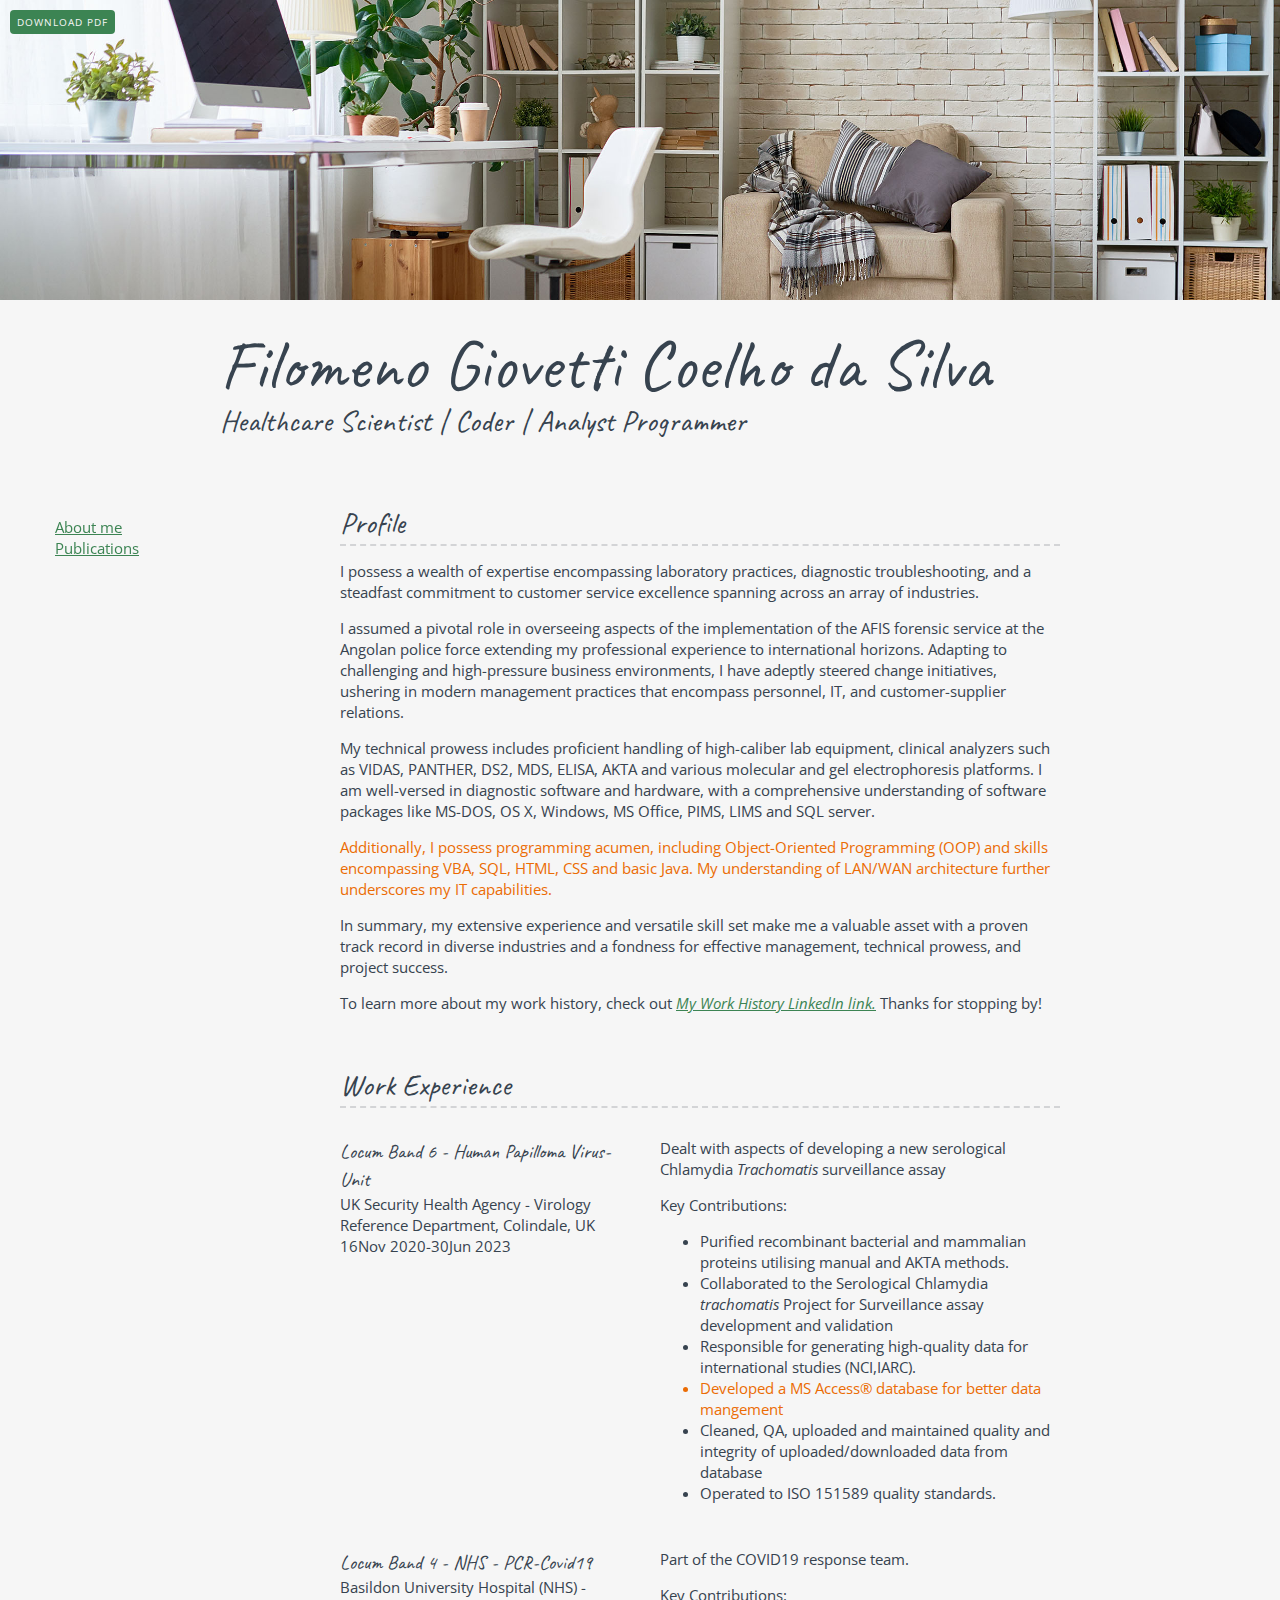
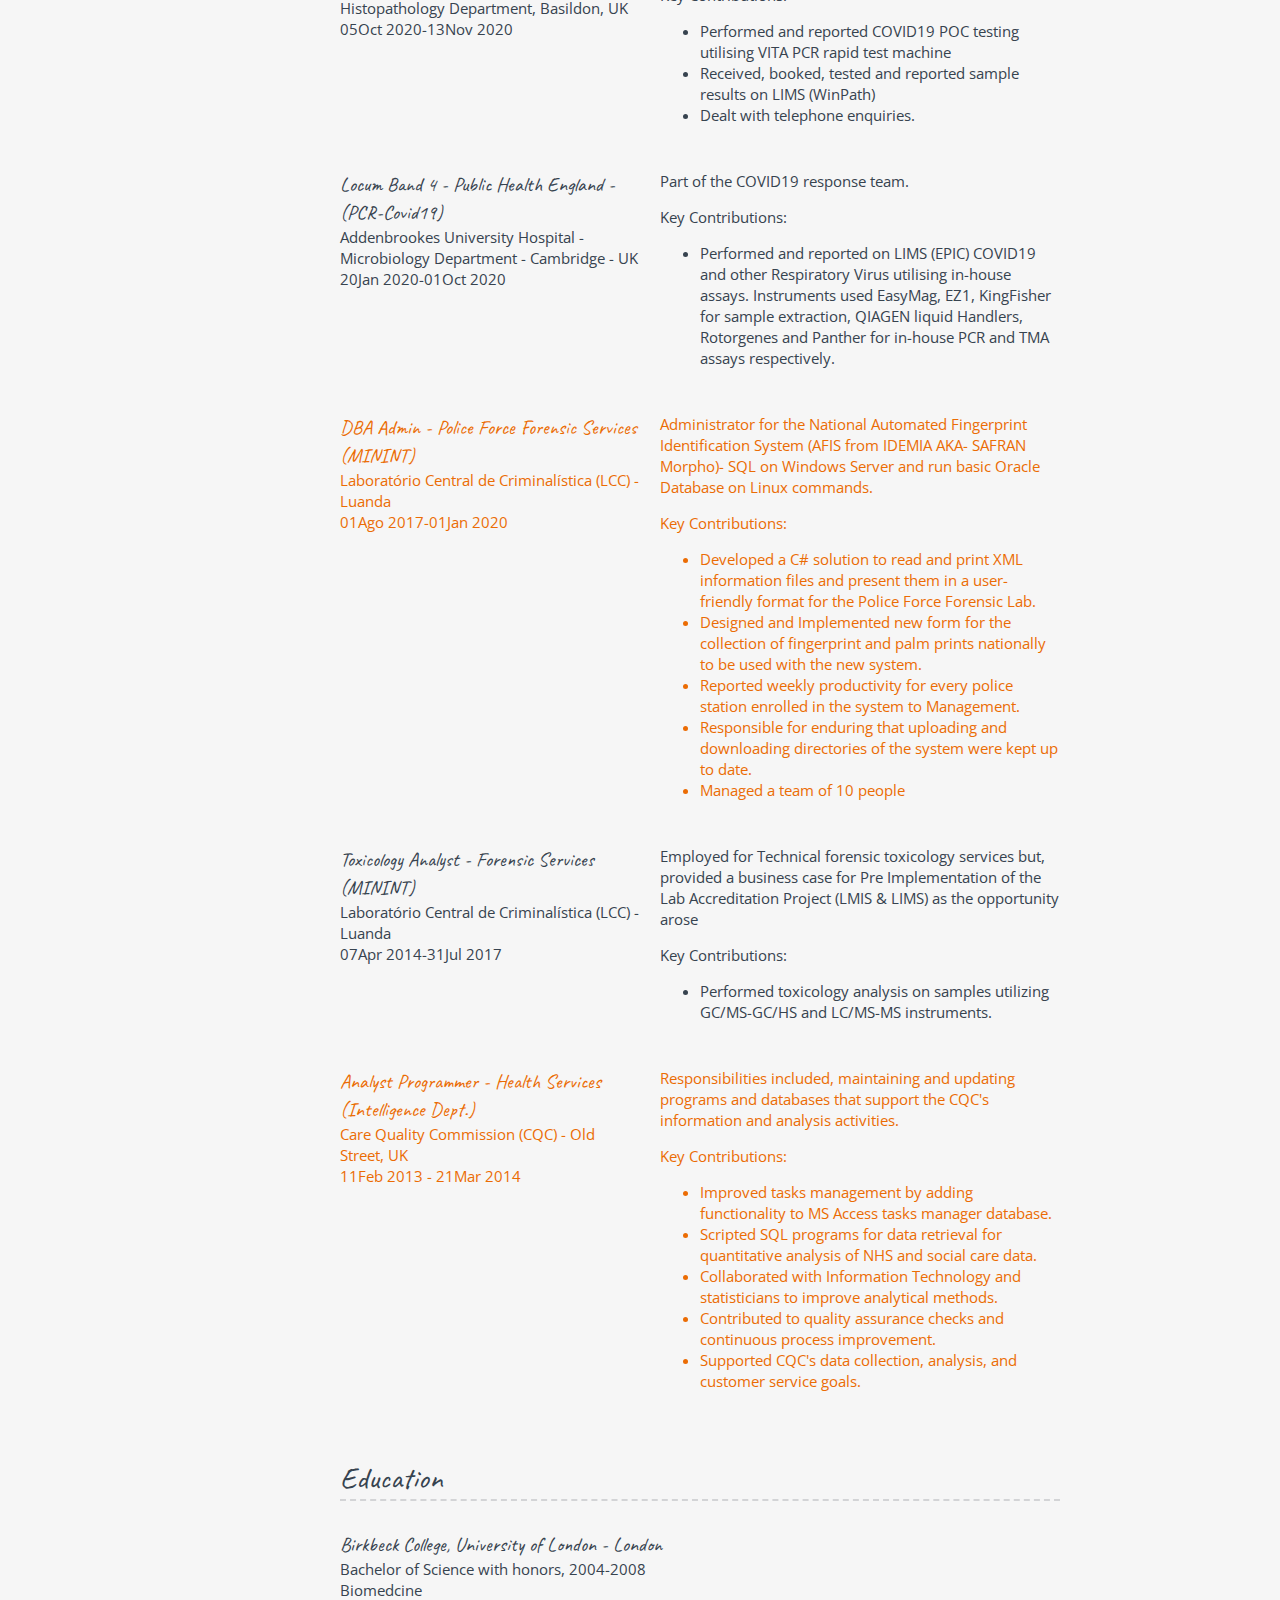
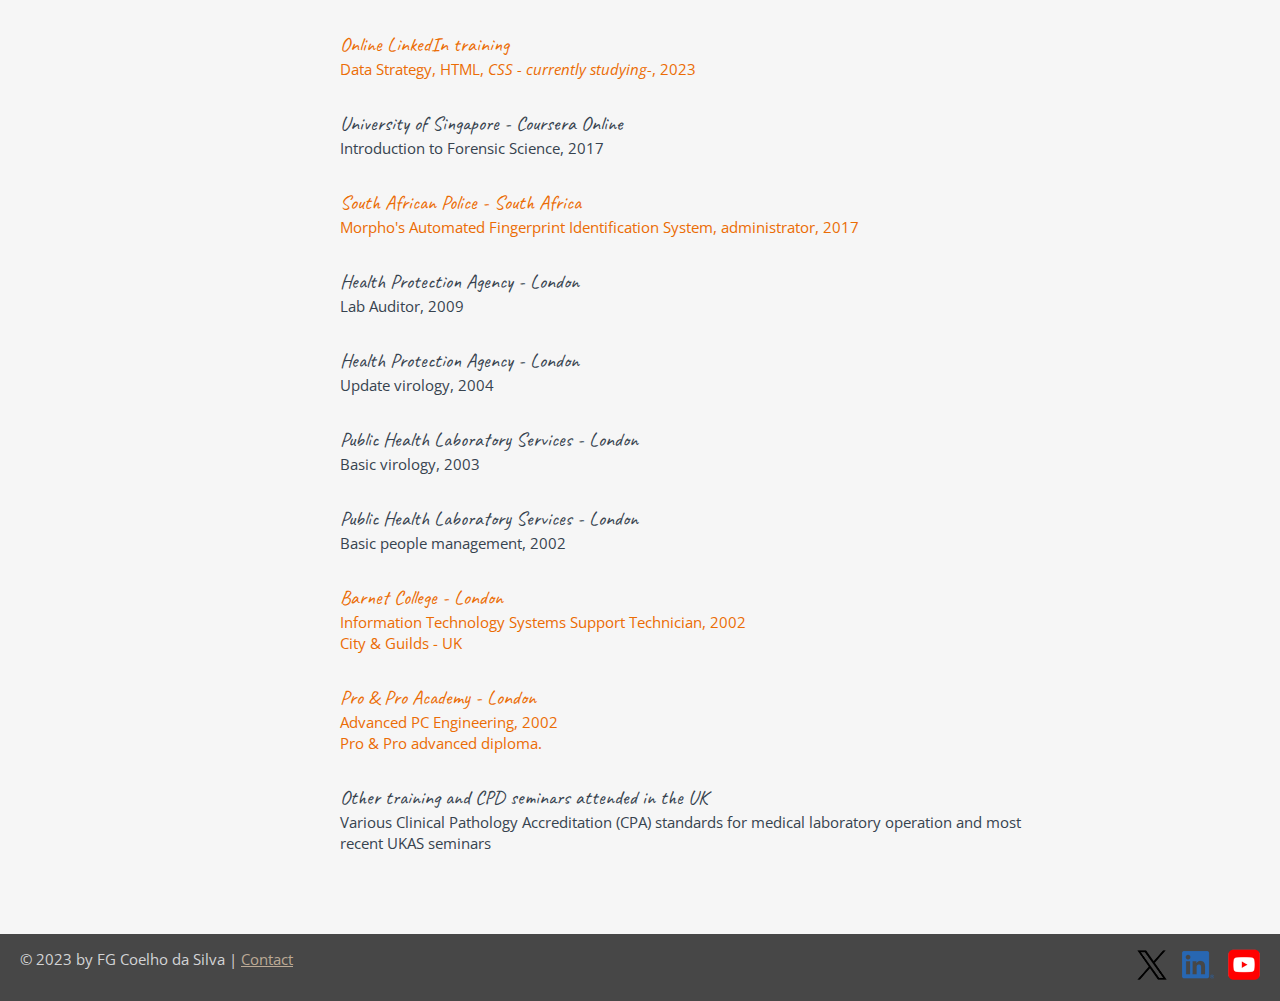
==== resume.html @ 377b6c62 "added my cv website folders and files" ====
<!DOCTYPE html>
<html lang="en">
  <head>
    <meta charset="UTF-8">
    <meta name="viewport" content="width=device-width, initial-scale=1">
    <title>FGCS CV</title>
    <link rel="preconnect" href="https://fonts.googleapis.com">
    <link rel="preconnect" href="https://fonts.gstatic.com" crossorigin>
    <link href="https://fonts.googleapis.com/css2?family=Caveat&family=Open+Sans&display=swap" rel="stylesheet">
    <link rel="stylesheet" href="css/styles.css">
  </head>
  <body class="resume">

    <a class="btn download-link" href="FGCSresume.pdf">Download PDF</a>
      <!-- // HEADER - INTRO  // -->
     
    <header>
      <!-- Start HEADER content edits below this line. -->
      <div class="content-wrapper">
        
        <h1>Filomeno Giovetti Coelho da Silva</h1>
        <h2>Healthcare Scientist |  Coder | Analyst Programmer</h2>  
      </div>
      <!-- End HEADER content edits here. -->
    </header>
    
    <main class="content-wrapper nav-fixer">
      <!-- Start MAIN content edits below this line. -->
      <div class="nav-wrapper">
        <nav class="navigation" aria-label="main menu">
          <ul class="navbar">
            <li><a href="index.html"> About me</a></li>
            <li><a href="publications.html">Publications</a></li>
          </ul> 
        </nav>
      </div>
      <div class="resume-wrapper">
        <!-- // MAIN - PROFILE  // -->
        <section class="resume-section">
          
          <h2>Profile</h2>
            <p>I possess a wealth of expertise encompassing laboratory practices, diagnostic troubleshooting, and a steadfast commitment to customer service excellence spanning across an array of industries.</p>
            
            <p>I assumed a pivotal role in overseeing aspects of the implementation of the AFIS forensic service at the Angolan police force extending my professional experience to international horizons. Adapting to challenging and high-pressure business environments, I have adeptly steered change initiatives, ushering in modern management practices that encompass personnel, IT, and customer-supplier relations.</p>
            
            <p>My technical prowess includes proficient handling of high-caliber lab equipment, clinical analyzers such as VIDAS, PANTHER, DS2, MDS, ELISA, AKTA and various molecular and gel electrophoresis platforms. I am well-versed in diagnostic software and hardware, with a comprehensive understanding of software packages like MS-DOS, OS X, Windows, MS Office, PIMS, LIMS and SQL server.</p>
            
            <p class="it-jobs">Additionally, I possess programming acumen, including Object-Oriented Programming (OOP) and skills encompassing VBA, SQL, HTML, CSS and basic Java. My understanding of LAN/WAN architecture further underscores my IT capabilities.</p>
            
            <p>In summary, my extensive experience and versatile skill set make me a valuable asset with a proven track record in diverse industries and a fondness for effective management, technical prowess, and project success.</p>

            <p>To learn more about my work history, check out <em><a href="https://www.linkedin.com/in/filomeno-giovetti-coelho-da-silva-0b784b6a/details/experience/">My Work History LinkedIn link.</a></em> Thanks for stopping by!</p> 
            
          <!--<a href="publications.html">Publications</a>
          <a href="index.html">Back to homepage</a> -->

        </section>
        
        <!-- //  MAIN - WORK EXPERIENCE  // -->
        <section class="resume-section">
          <h2>Work Experience</h2>
          <!-- <p>Optional paragraph for work experience summary. Not a part of the job details. Delete if not being used.</p> -->
          <section class="healthcare-jobs work-item">    
            <div class="work-details">
                <h3>Locum Band 6 - Human Papilloma Virus-Unit</h3>
                <p>UK Security Health Agency - Virology Reference Department, Colindale, UK  </p>
                <p>16Nov 2020-30Jun 2023</p>
            </div>
            <div class="work-summary">
                <p>Dealt with aspects of developing a new serological Chlamydia <em>Trachomatis</em> surveillance assay</p>
                <p>Key Contributions:</p>
                <ul>
                  <li>Purified recombinant bacterial and mammalian proteins utilising manual and AKTA methods.</li>
                <li>Collaborated to the Serological Chlamydia <i>trachomatis</i> Project for Surveillance assay development and validation</li>
                <li>Responsible for generating high-quality data for international studies (NCI,IARC).</li>
                <li class="it-jobs">Developed a MS Access® database for better data mangement</li>
                  <li>Cleaned, QA, uploaded and maintained quality and integrity of uploaded/downloaded data from database</li>
                  <li>Operated to ISO 151589 quality standards.</li>
              </ul>
            </div>
          </section>

          <section class="healthcare-jobs work-item">
            <div class="work-details">
              <h3>Locum Band 4 - NHS - PCR-Covid19</h3>
                <p>Basildon University Hospital (NHS) -  Histopathology Department, Basildon, UK</p>
                <p>05Oct 2020-13Nov 2020</p>
            </div>
            <div class="work-summary">
                <p>Part of the COVID19 response team.</p>
                <p>Key Contributions:</p>
                <ul>
                  <li>Performed and reported COVID19 POC testing utilising VITA PCR rapid test machine</li>
                  <li>Received, booked, tested and reported sample results on LIMS (WinPath)</li>
                  <li>Dealt with telephone enquiries.</li>
                </ul>
            </div>
          </section>
        
          <section class="healthcare-jobs work-item">
            <div class="work-details">
              <h3>Locum Band 4 - Public Health England - (PCR-Covid19)</h3>
                <p>Addenbrookes University Hospital -  Microbiology Department - Cambridge - UK</p>
                <p>20Jan 2020-01Oct 2020</p>
            </div>
            <div class="work-summary">
                <p>Part of the COVID19 response team.</p>
                <p>Key Contributions:</p>
                <ul>
                  <li>Performed and reported on LIMS (EPIC) COVID19 and other Respiratory Virus utilising in-house assays. Instruments used EasyMag, EZ1, KingFisher for sample extraction, QIAGEN liquid Handlers, Rotorgenes and Panther for in-house PCR and TMA assays respectively.</li>
                </ul>
            </div>
          </section>
          
          <section class="it-jobs forensic-jobs work-item">
            <div class="work-details">
              <h3>DBA Admin - Police Force Forensic Services (MININT)</h3>
                <p>Laboratório Central de Criminalística (LCC) - Luanda</p>
                <p>01Ago 2017-01Jan 2020</p>
            </div>
            <div class="work-summary">
                <p>Administrator for the National Automated Fingerprint Identification System (AFIS from IDEMIA AKA- SAFRAN Morpho)- SQL on Windows Server and run basic Oracle Database on Linux commands.</p>
                <p>Key Contributions:</p>
                <ul>
                  <li>Developed a C# solution to read and print XML information files and present them in a user-friendly format for the Police Force Forensic Lab.</li>
                  <li>Designed and Implemented new form for the collection of fingerprint and palm prints nationally to be used with the new system.</li>
                  <li>Reported weekly productivity for every police station enrolled in the system to Management.</li>
                  <li>Responsible for enduring that uploading and downloading directories of the system were kept up to date.</li>
                  <li>Managed a team of 10 people</li>
                </ul>
            </div>
          </section>
        
          <section class="forensic-jobs work-item">
            <div class="work-details">
              <h3>Toxicology Analyst - Forensic Services (MININT)</h3>
                <p>Laboratório Central de Criminalística (LCC) - Luanda</p>
                <p>07Apr 2014-31Jul 2017</p>
            </div>
            <div class="work-summary">
                <p>Employed for Technical forensic toxicology services but, provided a business case for Pre Implementation of the Lab Accreditation Project (LMIS & LIMS) as the opportunity arose</p>
                <p>Key Contributions:</p>
                <ul>
                  <li>Performed toxicology analysis on samples utilizing GC/MS-GC/HS and LC/MS-MS instruments.</li>  
                </ul>
            </div>
          </section>
        
          <section class="it-jobs work-item">
            <div class="work-details">
              <h3>Analyst Programmer - Health Services (Intelligence Dept.)</h3>
                <p>Care Quality Commission (CQC) - Old Street, UK</p>
                <p>11Feb 2013 - 21Mar 2014</p>
            </div>
            <div class="work-summary">
                <p>Responsibilities included, maintaining and updating programs and databases that support the CQC's information and analysis activities.</p>
                <p>Key Contributions:</p>
                <ul>
                  <li>Improved tasks management by adding functionality to MS Access tasks manager database.</li> 
                  <li>Scripted SQL programs for data retrieval for quantitative analysis of NHS and social care data.</li>
                  <li>Collaborated with Information Technology and statisticians to improve analytical methods.</li>
                  <li>Contributed to quality assurance checks and continuous process improvement.</li>
                  <li>Supported CQC's data collection, analysis, and customer service goals.</li>
                </ul> 
            </div>        
          </section>
        
        </section>
                
        <!-- //  MAIN - EDUCATION & CERTIFICATIONS  // -->
        <section class="resume-section">
          <h2>Education</h2>
          <!--  <p>Summary or accomplishments.</p>-->
          <section class="education-item">
            <h3> Birkbeck College, University of London  - London</h3>
            <p>Bachelor of Science with honors, 2004-2008</p>
            <p>Biomedcine</p>
          </section>
            
          <section class="it-jobs-relevant-course education-item">
            <h3>Online LinkedIn training</h3>
            <p>Data Strategy, HTML, <i>CSS - currently studying-</i>, 2023</p>
          </section>

          <section class="forensic-jobs-relevant-course education-item">
            <h3>University of Singapore - Coursera Online</h3>
            <p>Introduction to Forensic Science, 2017</p>
          </section>

          <section class="it-jobs forensic-jobs-relevant-course education-item">
            <h3>South African Police - South Africa</h3>
            <p>Morpho's Automated Fingerprint Identification System, administrator, 2017</p>
          </section>

          <section class="general-jobs-relevant-course education-item">
            <h3>Health Protection Agency - London</h3>
            <p> Lab Auditor, 2009</p>
          </section>

          <section class="general-jobs-relevant-course education-item">
            <h3>Health Protection Agency - London</h3>
            <p> Update virology, 2004</p>
          </section>

          <section class="general-jobs-relevant-course education-item">
            <h3>Public Health Laboratory Services - London</h3>
            <p> Basic virology, 2003</p>
          </section>

          <section class="general-jobs-relevant-course education-item">
            <h3>Public Health Laboratory Services - London</h3>
            <p> Basic people management, 2002</p>
          </section>

          <section class="it-jobs-relevant-course education-item">
            <h3> Barnet College  - London</h3>
            <p> Information Technology Systems Support Technician, 2002</p>
            <p> City & Guilds - UK </p>
          </section>

          <section class="it-jobs-relevant-course education-item">
            <h3>Pro & Pro Academy - London</h3>
            <p>Advanced PC Engineering, 2002</p>
            <p>Pro & Pro advanced diploma.</p>
          </section>  

          <section class="education-item">
            <h3>Other training and CPD seminars attended in the UK</h3>
            <p>Various Clinical Pathology Accreditation (CPA) standards for medical laboratory operation and most recent UKAS seminars</p>
          </section>
            
            
          
        </section>
        <!-- End MAIN content edits here. -->
      </div>

    </main>
      
   
    <!-- //  FOOTER INFO, SOCIAL MEDIA  // -->
    <footer>
      <!-- Start FOOTER content edits below this line. -->
      <p>© 2023 by FG Coelho da Silva | <a href="mailto:giovetti@me.com">Contact</a></p>

      <ul class="socials">
       
        <li><a href="https://www.Twitter.com/@menogiovetti" target="_blank"><img src="images/icon_x_logo_twitter_new_brand_icon.png" alt="my twitter profile"></a></li>

        <li><a href="https://www.linkedin.com/in/filomeno-giovetti-coelho-da-silva-0b784b6a/" target="_blank"><img src="images/icon-logo-linkedin.png" alt="My LinkedIn profile"></a></li>

        <!--<li><a href="#" target="_blank">Facebook</a></li> --> 

        <li><a href="https://www.youtube.com/@menogiovetti" target="_blank"><img src="images/icon-logo-youtube.png" alt="My youtube channel"></a></li>

         <!-- <li><a href="#" target="_blank">Instagram</a></li> -->

      </ul>
      <!-- End FOOTER content edits here. -->

    </footer>
  </body>
</html>
---- css/styles.css ----
/*
COLOR PALETTE

Dark green    #3c8453
Sandy beige   #bcaa96
Dark gray     #222222
Light gray    #d3d4d6
Off-white     #f6f6f6
*/

/* GLOBAL STYLES 
------------------------------------*/
/*
https://www.paulirish.com/2012/box-sizing-border-box-ftw 
*/

html{
    box-sizing: border-box;
    font-size: 62.5%; /* setting the default font size to 10 pixels */
}
*, *:before, *:after{
    box-sizing: inherit;
}
/* 
#container {
	width: 60%;
	margin: auto;
} */

html, body{
    height: 100%;
}

body{
    background: #f6f6f6;
    margin: 0; 
    color:rgb(55, 67, 79);
    font-family: 'Open Sans', sans-serif;
    font-size: 1.5rem; /* setting the font size back to 16px (see 62.5% paper- check link file)*/
    line-height: 1.4;
}
h1, h2, h3{
    font-family: 'Caveat', cursive;
    font-weight: 400;
    margin: 0;
}
h1{
    font-size: 7rem;
    line-height: 1;
}
h2{
    font-size: 3rem;
}
h3{
    font-size: 2rem;
}
/* navigation */
nav{
    position:fixed;
    /* top: 500px; */
    left: 15px;
}
.navbar{
    list-style-type: none;
}
/* links */
a {
    color:#3c8453 ;
}

a:hover{
    color:#bcaa96 ;
    text-decoration: none;
}

footer a{
    color: #bcaa96;
}

footer a:hover{
    color: #3c8453;
}
/* download pdf link "button" */
.btn{
    background: #3c8453;
    color: #f6f6f6;
    text-decoration: none;
    text-transform:uppercase;
    font-size: 1rem;
    display:inline-block;
    padding: 7px;
    letter-spacing: 0.1em;
    line-height: 1;
    border-radius: 4px;
}

.nav-fixer{
    display: grid;
    grid-template-columns:100px  1fr;
    column-gap: 20px;
}
.content-wrapper{
    margin: 0 auto;
    padding: 30px;
    max-width: 900px;
}

.it-jobs, .it-jobs-relevant-course{
    color:rgb(235, 108, 4);
}
/* HOME PAGE
------------------------------------*/
.home{
    background:url(../images/bg-home-office-studio.jpg) no-repeat;
    background-size: cover;
    display: flex;   
    flex-direction: column;
}

.home .content-wrapper{
   flex: 1 0 auto;
}
.content-background{
    background: rgb(255 255 255 / 0.9 );
    padding: 30px;
}

@media  screen and (max-width:650px) {
    .home .content-wrapper{
        padding:10px;
    }
    .content-background{
        padding: 20px;
    }
}
/* RESUME PAGE - 
------------------------------------*/
.resume header::before{
    background: url(../images/bg-home-office-studio.jpg) center;
    background-size: cover;
    content: "";
    display: block;
    height: 300px;
}
.resume-section{
    margin-bottom:50px ;
}

.resume-section h2{
    border-bottom: 2px dashed #d3d4d6;
}

.download-link{
    position: fixed;
    top: 10px;
    left: 10px;
    font-size: 1rem;
}
/* fixing the download button to the top left corner on screens smaller than 1200px, will not float with the screen scrolling */
@media screen and (max-width: 1200px ) {
    .download-link{
        position:absolute;
    }
}

@media screen and (max-width: 500px) {
    .resume header::before{
        height:200px;
    }
   h1{
        font-size: 2.3rem;
    }
    h2{
        font-size:1.2rem;
    }
    /* h1, h2 {
            font-size: 200%;	
        } */
}


/* PUBLICATIONS PAGE - Projects
------------------------------------*/

.publication-item{
    margin: 30px 0;
}

.publication-item img {
    width: 400px;
}
/* screens 860 or larger */
@media screen and (min-width: 860px) {
    .publication-item{
        display: flow-root;
    }
    .publication-item img {
        float: left;
        margin-right: 20px;
    }
}

/* screens between 501 and 860 */
@media screen and (min-width:501px) and (max-width: 859px) {
    /* Do not need to use grid on this wrapper as the publications fit well on the lower screens */
    /* .publication-wrapper{
        display:grid;
        grid-template-columns: repeat(2,1fr);
        column-gap:20px;
    } */
    .publication-item img{
       width:100% ;
    } 
    h1{
        font-size: 4rem;
    }
    h2{
        font-size:2.2rem;
    }  
}
/* screens smaller than 501 pixels */
@media screen and (max-width: 500px) {
    .publication-item img{
        width: 100%;
        margin-bottom: 10px;
    }
}

.stbrl{
    background:rgb(233, 236, 238);
} 

.hpv-natsal3{
    background:rgb(238, 241, 243);
}

.hpv-chlamydia{
    background:rgb(191, 206, 214);
}



/* Profile
------------------------------------*/

/* Projects - IT
------------------------------------*/

/* RESUME PAGE - Work Experience section
------------------------------------*/

.work-item{
    margin: 30px 0;
}
.work-details p{
    margin: 0;
}

/* style to be applyed to screens higher than 859 pixels*/
@media screen and (min-width: 860px) {
    .work-item{
        display: grid;
        grid-template-columns: 300px 1fr;
        column-gap: 20px;
    }
    
    .work-summary p:first-child{
        margin-top: 0;
    }

}


/* RESUME PAGE - Education section 
------------------------------------*/

.education-item{
    margin: 30px 0;/*30 pixels top and bottom and 0 left and right*/
}

.education-item p{
    margin: 0;    
}

/* FOOTER
------------------------------------*/

footer{
    background: #474747;
    color: #d3d4d6 ;
    
}

.socials{
    list-style-type: none;
    padding: 0;
}

.socials li{
    display:inline-block ;
    margin-left: 10px;
}

.socials img{
    width: 32px;  
}

.socials img:hover{
    opacity: 0.5;
}
@media screen and (min-width: 860px) {
    footer{
    display: flex;
    justify-content: space-between;
    padding: 0 20px;
    }
} 
@media screen and (max-width: 859px) {
    footer{
    text-align: center;
    padding: 10px;
    }
}   

/* 
@media screen and (max-width: 768px) {
	#container {
		width: 90%;	
	}

    .content-wrapper{
        width: 80%;
    }
	
	h1, h2 {
		font-size: 100%;	
	}
} */

/*






*/
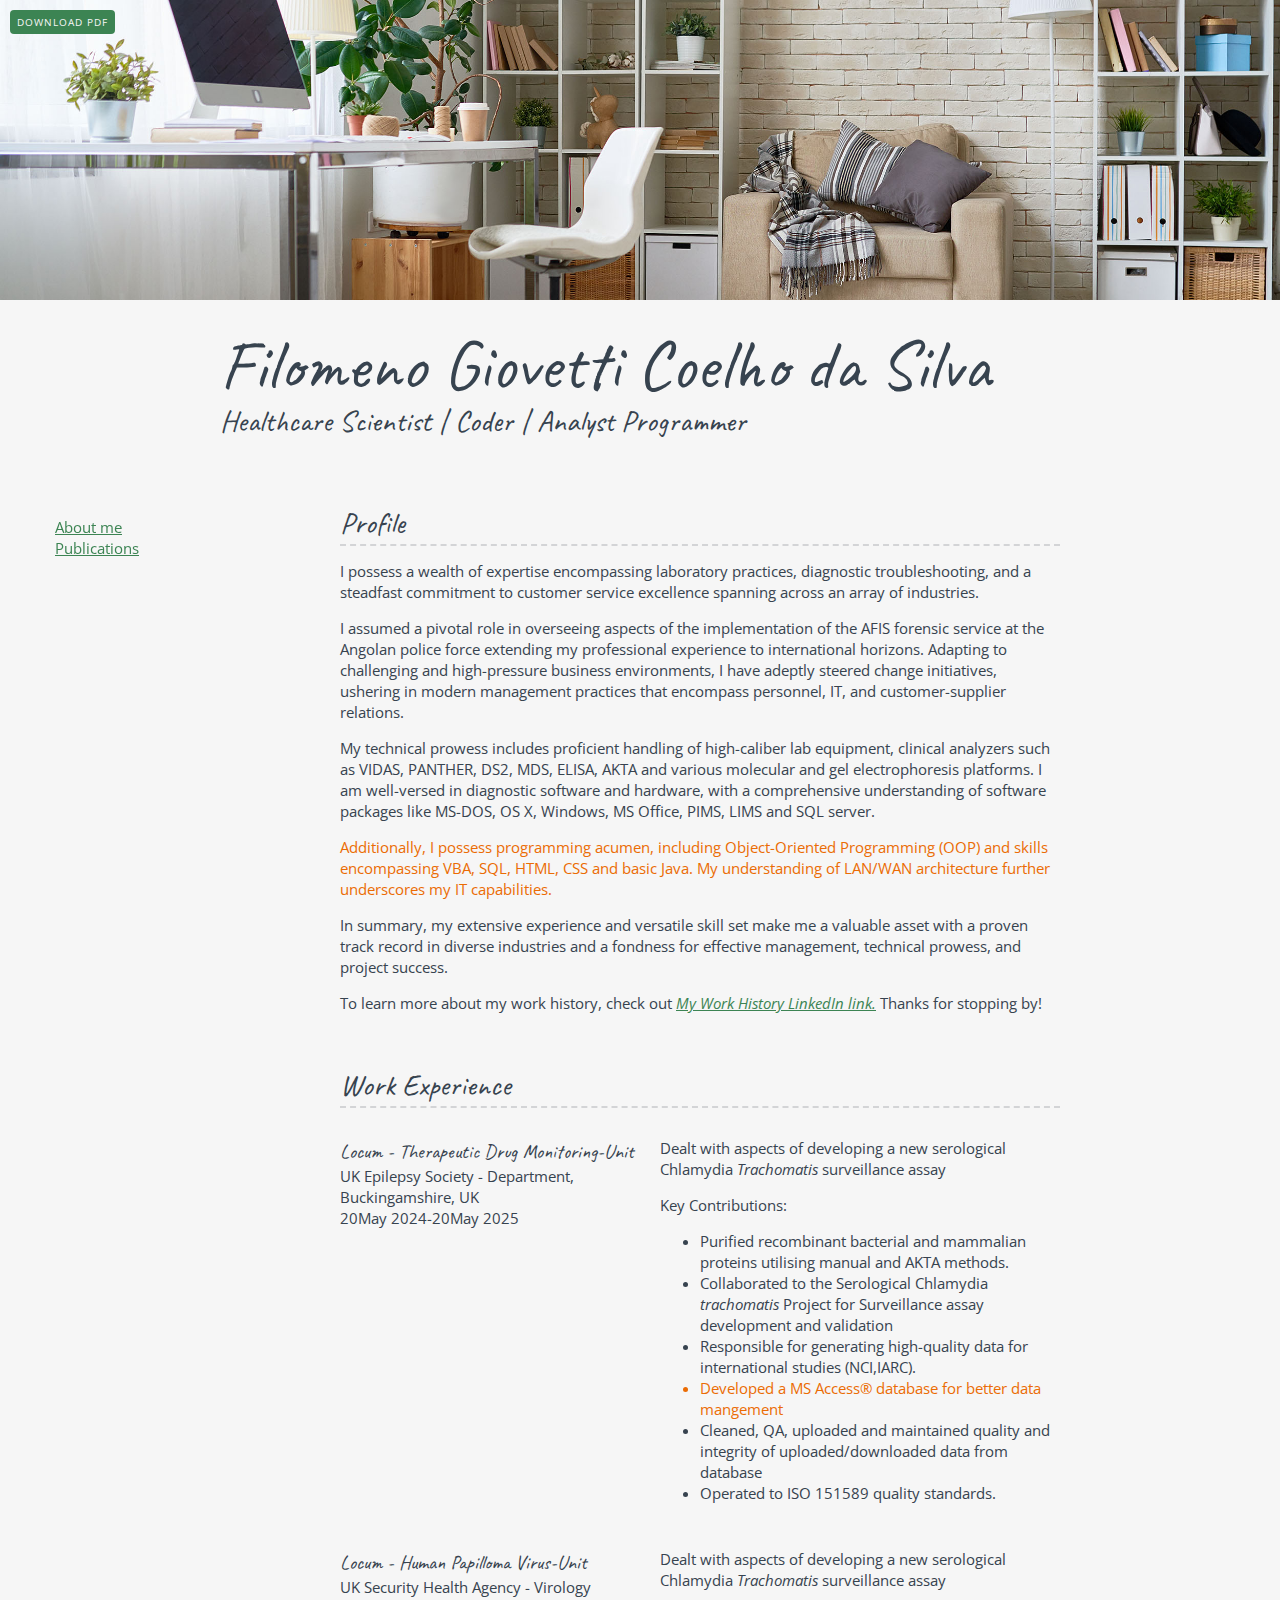
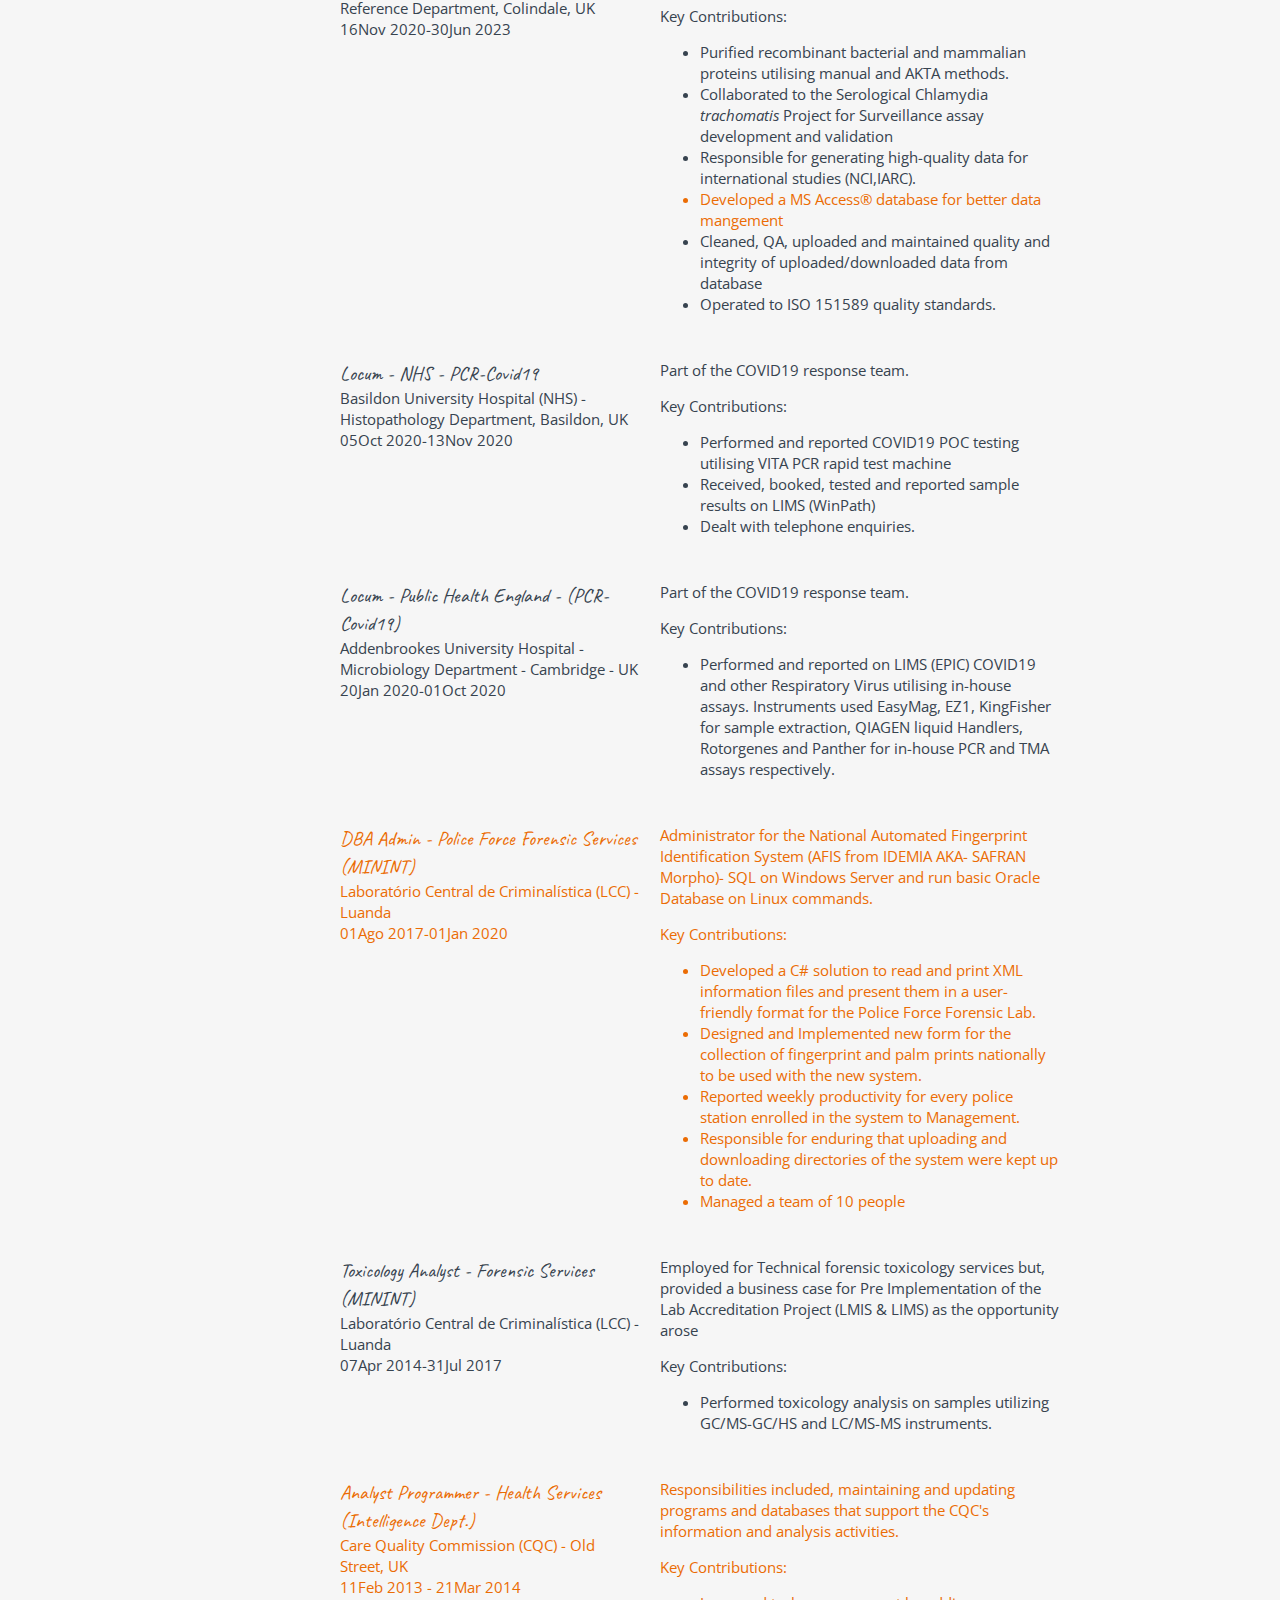
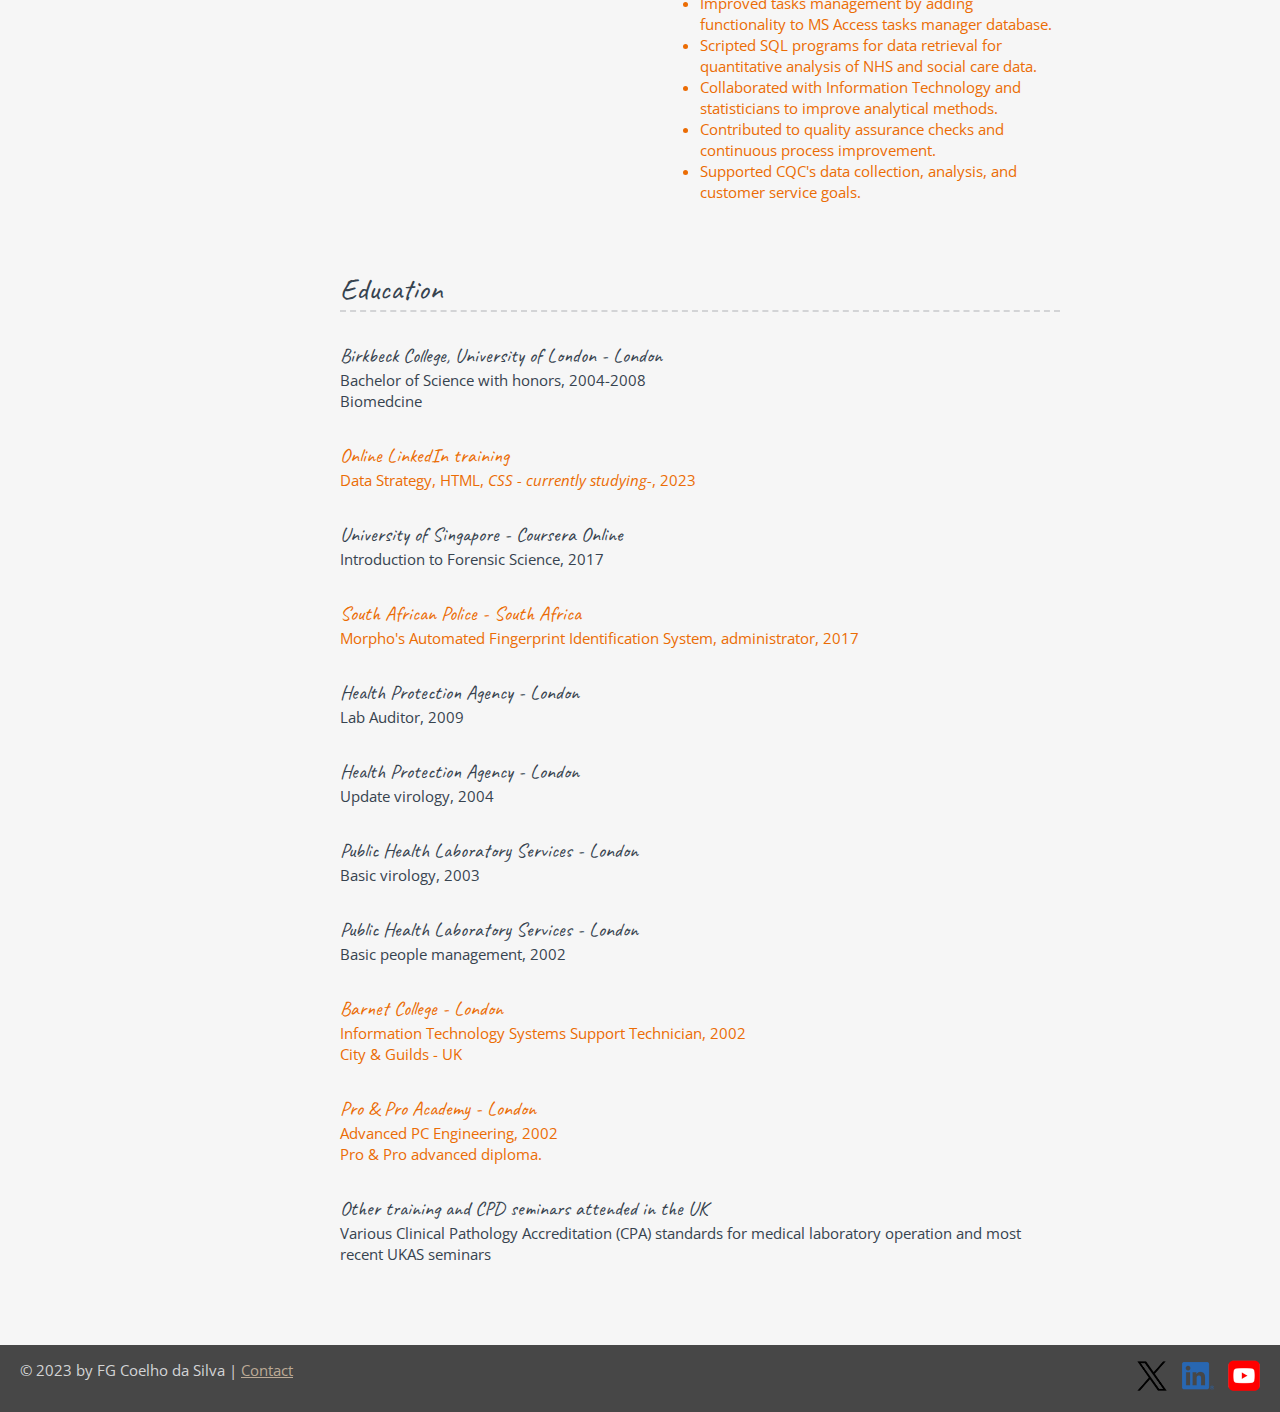
==== commit c24878e9: "Update resume.html" ====
--- a/resume.html
+++ b/resume.html
@@ -60,11 +60,12 @@
         <section class="resume-section">
           <h2>Work Experience</h2>
           <!-- <p>Optional paragraph for work experience summary. Not a part of the job details. Delete if not being used.</p> -->
+
           <section class="healthcare-jobs work-item">    
             <div class="work-details">
-                <h3>Locum Band 6 - Human Papilloma Virus-Unit</h3>
-                <p>UK Security Health Agency - Virology Reference Department, Colindale, UK  </p>
-                <p>16Nov 2020-30Jun 2023</p>
+                <h3>Locum - Therapeutic Drug Monitoring-Unit</h3>
+                <p>UK Epilepsy Society -  Department, Buckingamshire, UK  </p>
+                <p>20May 2024-20May 2025</p>
             </div>
             <div class="work-summary">
                 <p>Dealt with aspects of developing a new serological Chlamydia <em>Trachomatis</em> surveillance assay</p>
@@ -79,10 +80,30 @@
               </ul>
             </div>
           </section>
+          
+          <section class="healthcare-jobs work-item">    
+            <div class="work-details">
+                <h3>Locum - Human Papilloma Virus-Unit</h3>
+                <p>UK Security Health Agency - Virology Reference Department, Colindale, UK  </p>
+                <p>16Nov 2020-30Jun 2023</p>
+            </div>
+            <div class="work-summary">
+                <p>Dealt with aspects of developing a new serological Chlamydia <em>Trachomatis</em> surveillance assay</p>
+                <p>Key Contributions:</p>
+                <ul>
+                  <li>Purified recombinant bacterial and mammalian proteins utilising manual and AKTA methods.</li>
+                <li>Collaborated to the Serological Chlamydia <i>trachomatis</i> Project for Surveillance assay development and validation</li>
+                <li>Responsible for generating high-quality data for international studies (NCI,IARC).</li>
+                <li class="it-jobs">Developed a MS Access® database for better data mangement</li>
+                  <li>Cleaned, QA, uploaded and maintained quality and integrity of uploaded/downloaded data from database</li>
+                  <li>Operated to ISO 151589 quality standards.</li>
+              </ul>
+            </div>
+          </section>
 
           <section class="healthcare-jobs work-item">
             <div class="work-details">
-              <h3>Locum Band 4 - NHS - PCR-Covid19</h3>
+              <h3>Locum - NHS - PCR-Covid19</h3>
                 <p>Basildon University Hospital (NHS) -  Histopathology Department, Basildon, UK</p>
                 <p>05Oct 2020-13Nov 2020</p>
             </div>
@@ -99,7 +120,7 @@
         
           <section class="healthcare-jobs work-item">
             <div class="work-details">
-              <h3>Locum Band 4 - Public Health England - (PCR-Covid19)</h3>
+              <h3>Locum - Public Health England - (PCR-Covid19)</h3>
                 <p>Addenbrookes University Hospital -  Microbiology Department - Cambridge - UK</p>
                 <p>20Jan 2020-01Oct 2020</p>
             </div>
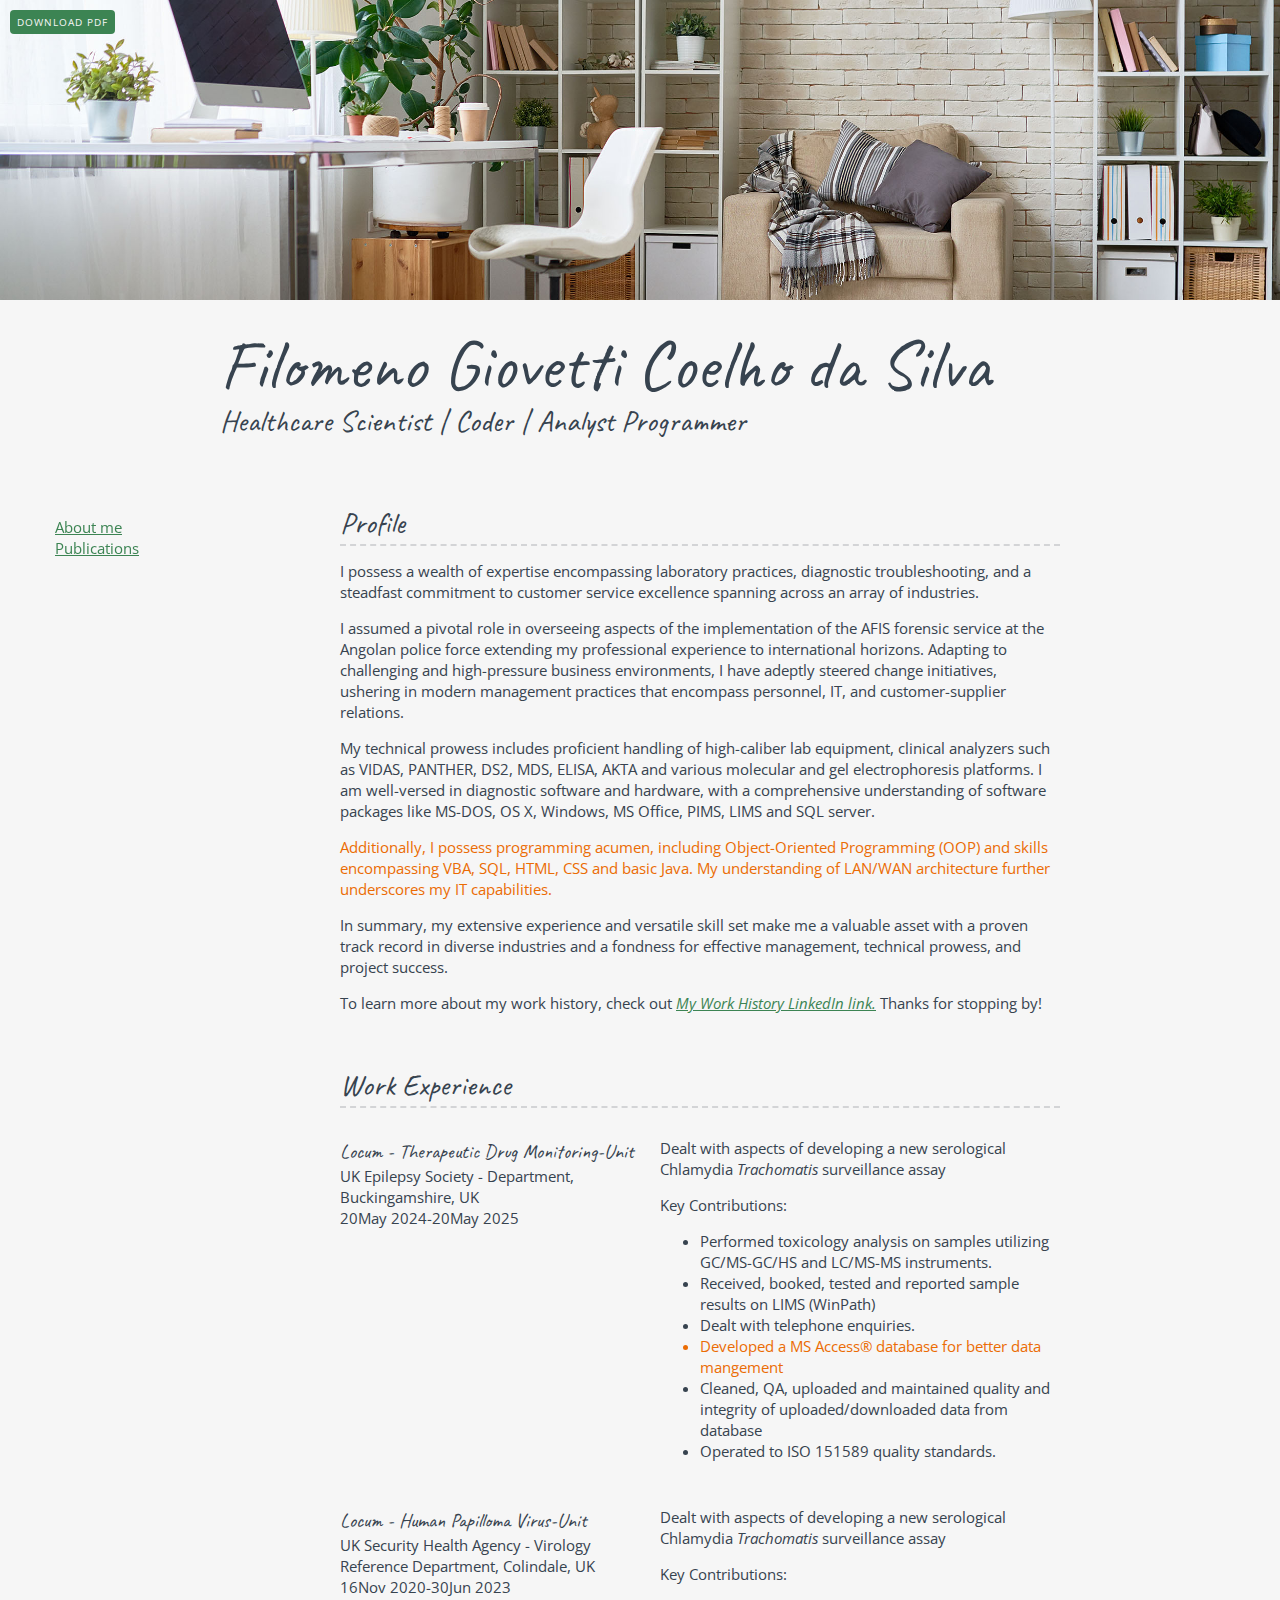
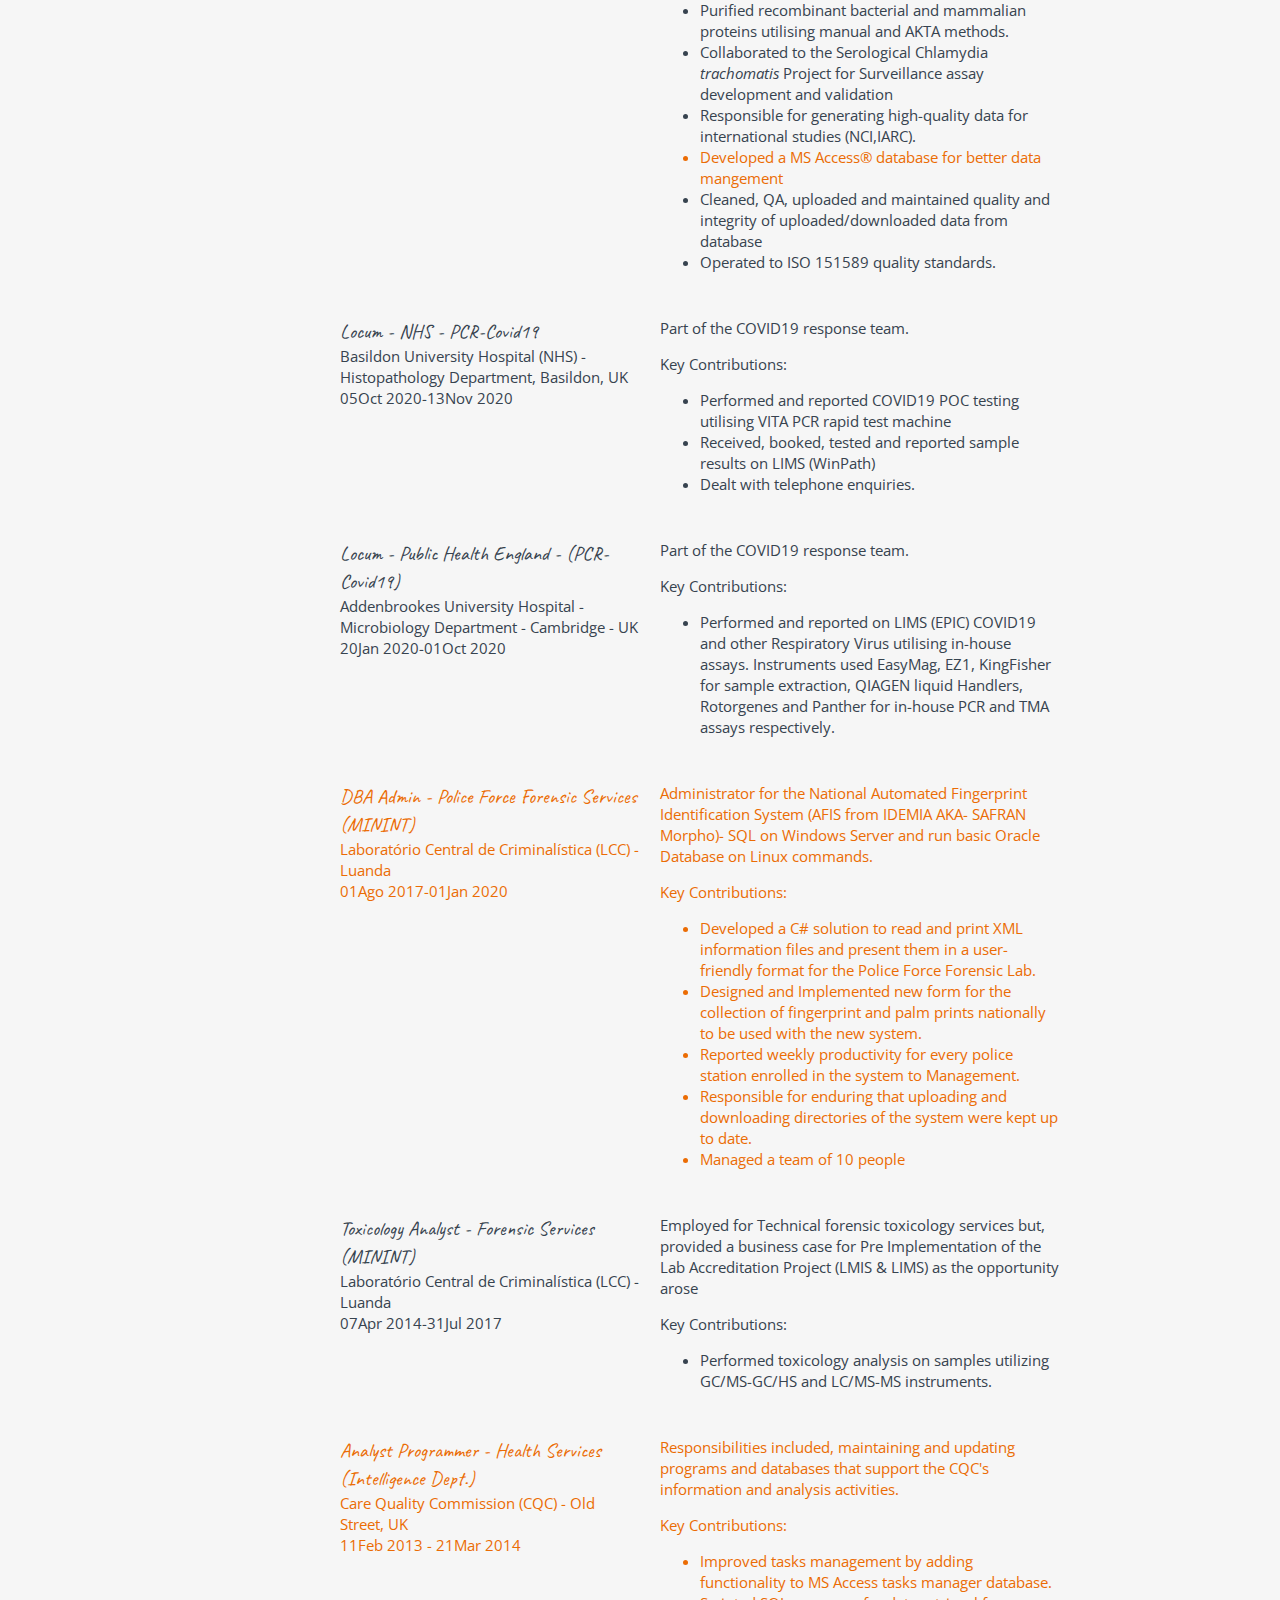
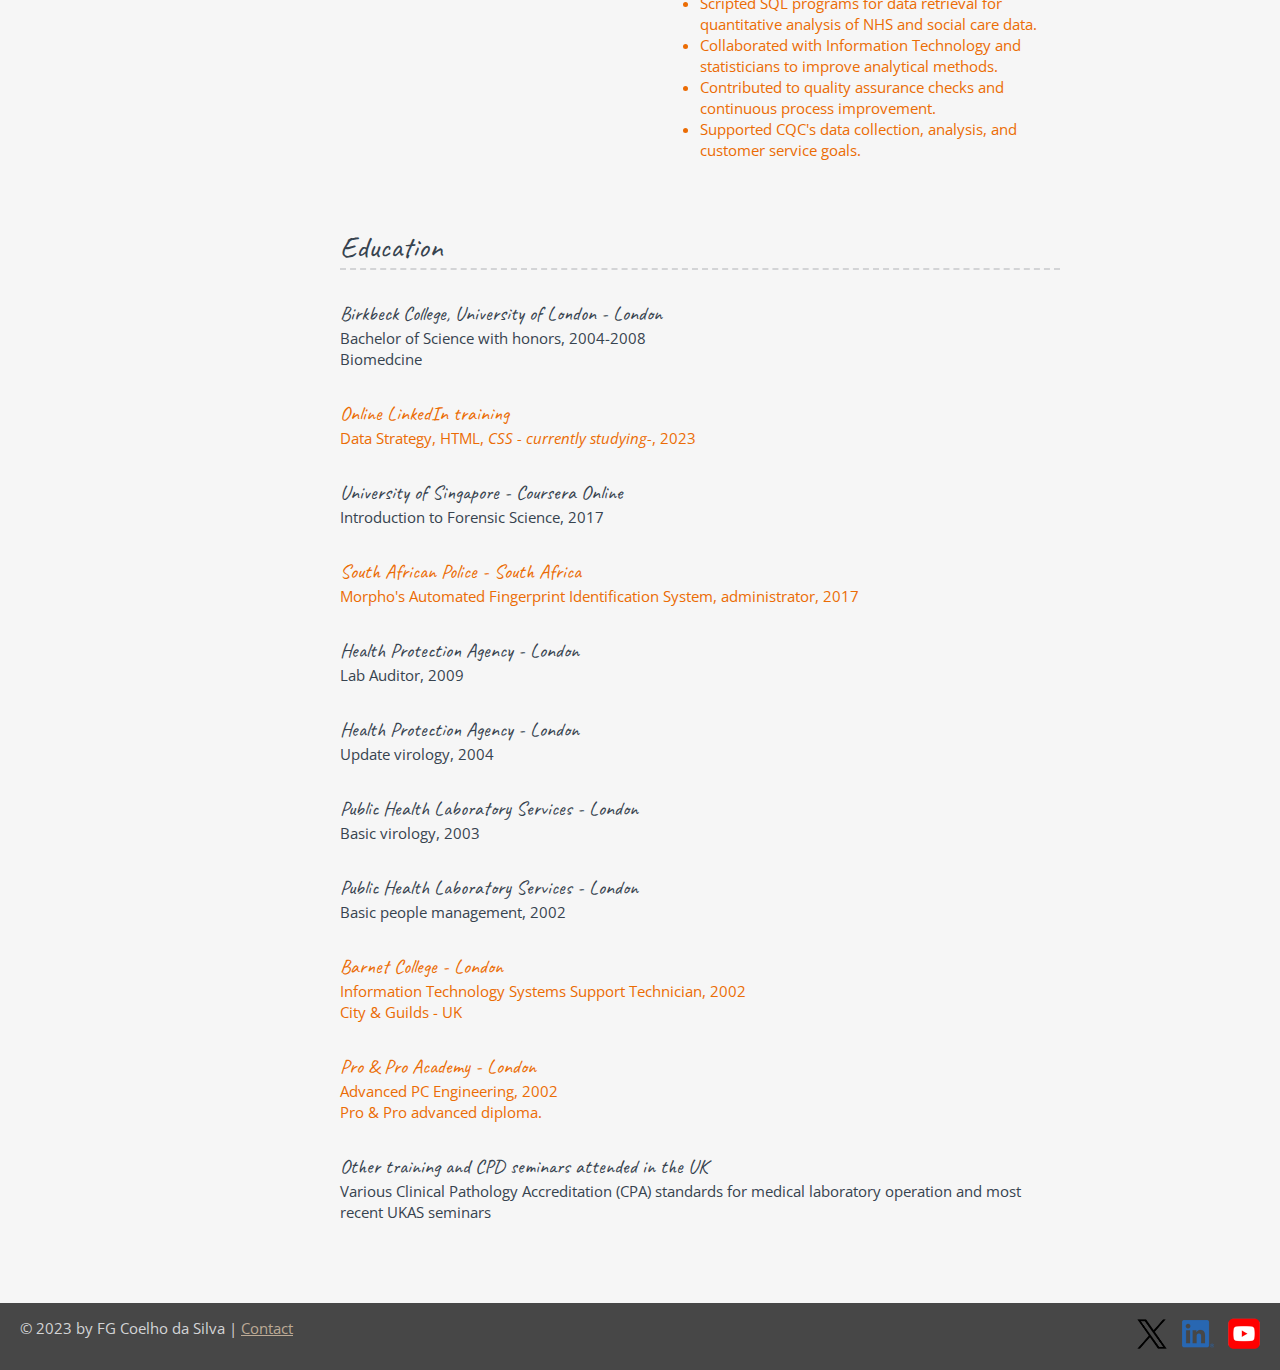
==== commit 0d552171: "Update resume.html" ====
--- a/resume.html
+++ b/resume.html
@@ -71,10 +71,10 @@
                 <p>Dealt with aspects of developing a new serological Chlamydia <em>Trachomatis</em> surveillance assay</p>
                 <p>Key Contributions:</p>
                 <ul>
-                  <li>Purified recombinant bacterial and mammalian proteins utilising manual and AKTA methods.</li>
-                <li>Collaborated to the Serological Chlamydia <i>trachomatis</i> Project for Surveillance assay development and validation</li>
-                <li>Responsible for generating high-quality data for international studies (NCI,IARC).</li>
-                <li class="it-jobs">Developed a MS Access® database for better data mangement</li>
+                  <li>Performed toxicology analysis on samples utilizing GC/MS-GC/HS and LC/MS-MS instruments.</li>
+                  <li>Received, booked, tested and reported sample results on LIMS (WinPath)</li>
+                  <li>Dealt with telephone enquiries.</li>
+                  <li class="it-jobs">Developed a MS Access® database for better data mangement</li>
                   <li>Cleaned, QA, uploaded and maintained quality and integrity of uploaded/downloaded data from database</li>
                   <li>Operated to ISO 151589 quality standards.</li>
               </ul>
